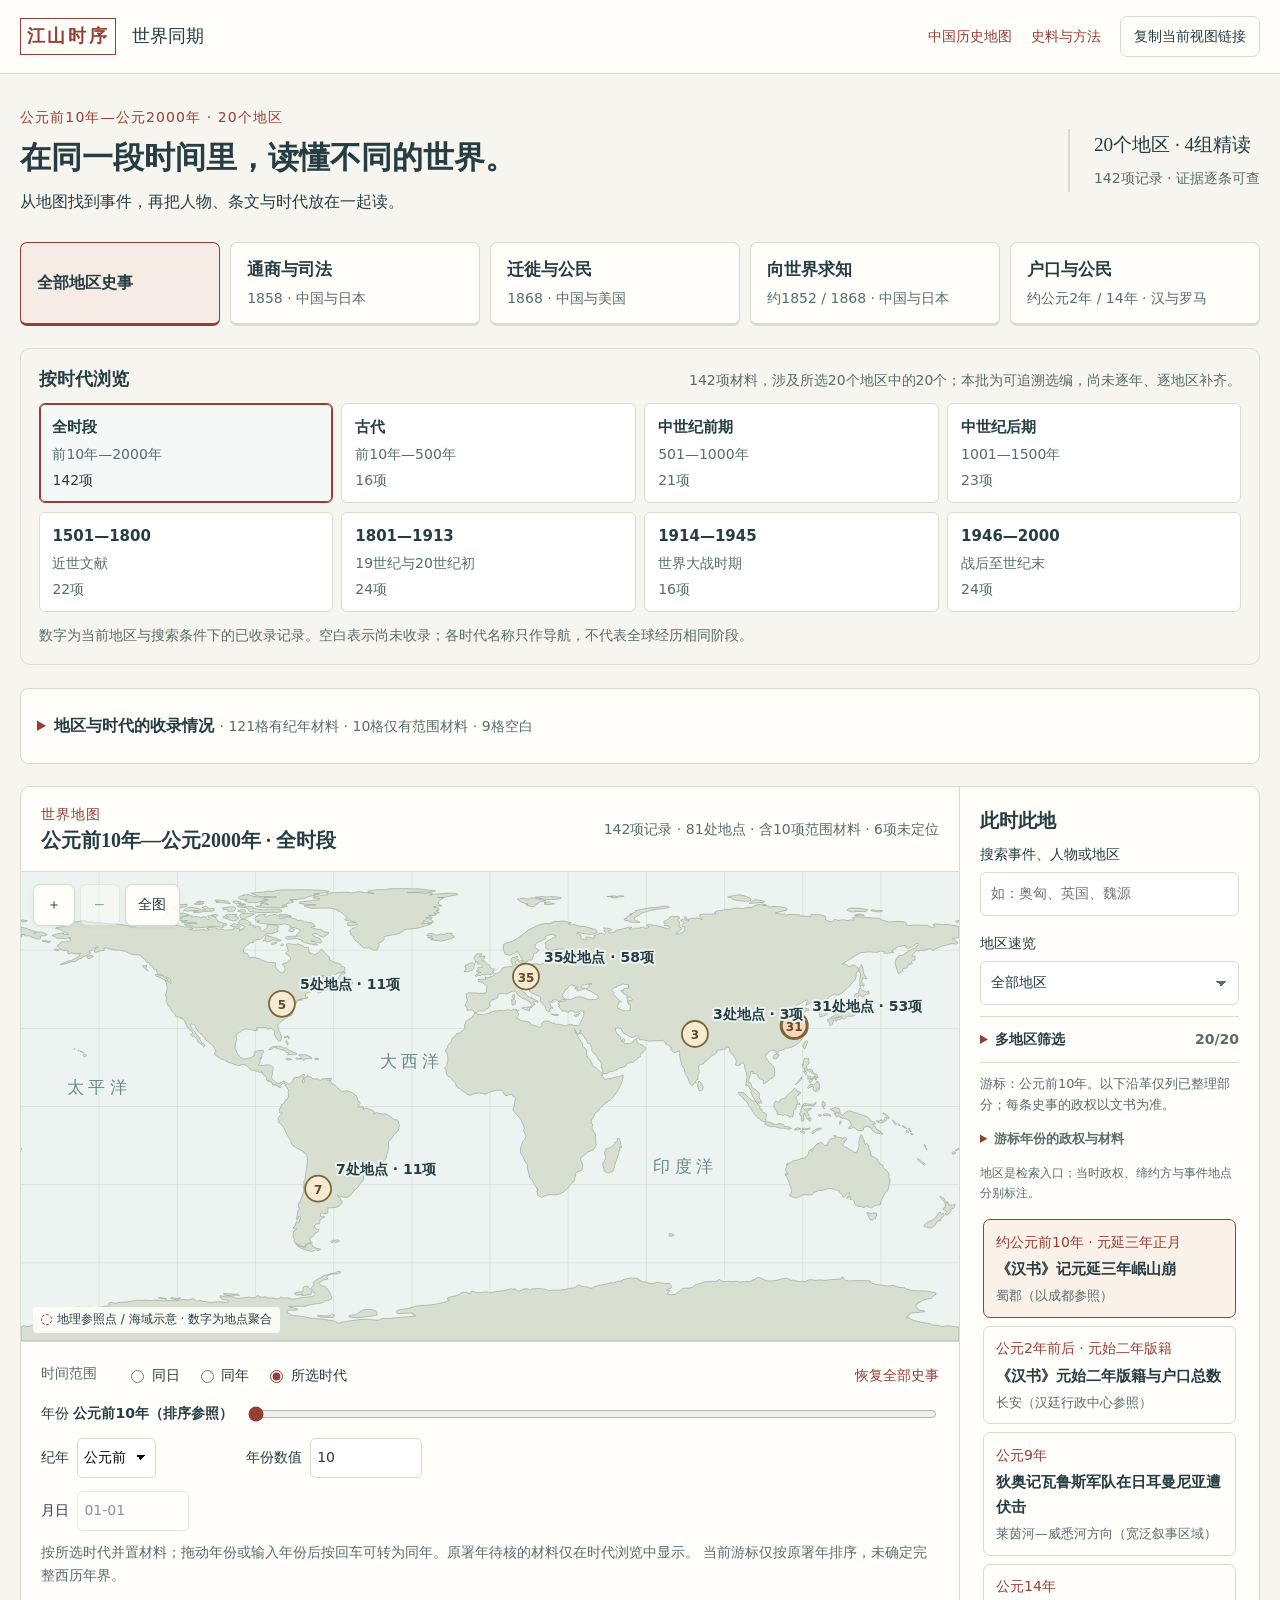
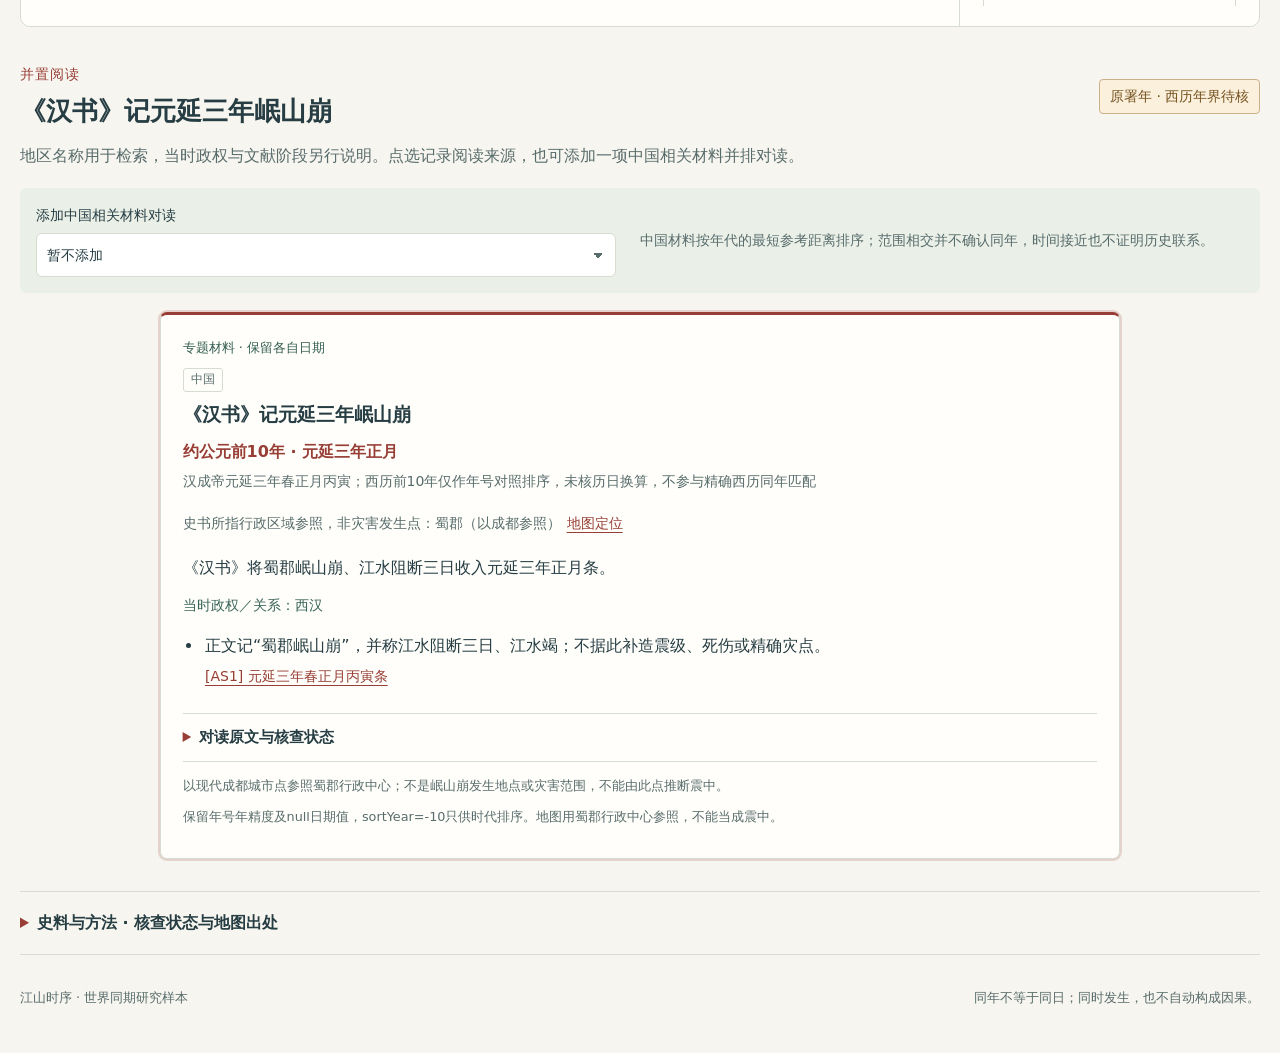
==== world.html @ fcb290ea "feat: fill regional history gaps and add China reading guides" ====
<!DOCTYPE html>
<html lang="zh-CN">
<head>
  <meta charset="utf-8" />
  <meta name="viewport" content="width=device-width, initial-scale=1" />
  <meta name="description" content="公元前10年至公元2000年，按时代阅读东亚、欧洲、南亚、东南亚与美洲多个地区的历史地图。按当时政权阅读事件、人物和可追溯文献，并与中国材料对读。" />
  <title>世界同期 · 江山时序</title>
  <link rel="icon" href="assets/favicon.svg" type="image/svg+xml" />
  <link rel="stylesheet" href="css/world_history.css?v=ea652b34" />
  <script defer src="js/world_history_core.js?v=7a46b6d8"></script>
  <script id="world-history-script" defer src="js/world_history.js?v=a39aaaae" data-records-src="data/world/history.json?v=a324c689"></script>
</head>
<body>
  <a class="skip-link" href="#comparison">跳到历史对照</a>
  <header class="site-header">
    <a class="brand" href="./"><span class="seal">江山时序</span><span>世界同期</span></a>
    <nav aria-label="地图导航"><a href="./">中国历史地图</a><a href="#sources">史料与方法</a><button id="share" type="button">复制当前视图链接</button></nav>
  </header>
  <main>
    <div class="introduction">
      <div><p id="period-label" class="eyebrow">公元前10年—公元2000年 · 多地区历史</p><h1>在同一段时间里，读懂不同的世界。</h1><p>从地图找到事件，再把人物、条文与时代放在一起读。</p></div>
      <p id="sample-note" class="sample-note">地区史事与原文对读</p>
    </div>
    <div id="load-status" role="status">正在载入历史记录与世界底图…</div>
    <div id="reader" hidden>
      <section class="case-selector" aria-label="选择对照专题"><div id="case-buttons" class="case-buttons"></div></section>
      <section id="era-controls" class="era-controls" aria-labelledby="era-title"><div class="era-heading"><h2 id="era-title">按时代浏览</h2><p id="coverage-note" class="muted"></p></div><div id="era-buttons" class="era-buttons"></div><p class="filter-note">数字为当前地区与搜索条件下的已收录记录。空白表示尚未收录；各时代名称只作导航，不代表全球经历相同阶段。</p></section>
      <details id="coverage-browser" class="coverage-browser"><summary>地区与时代的收录情况 <span id="coverage-summary"></span></summary><p class="muted">这是全资料的收录情况，不随搜索变化。点击一格浏览该地区与时代；范围材料只表示年代可能相交，空白不表示没有历史。</p><div class="coverage-scroll" role="region" aria-label="地区与时代收录表，可横向滚动" tabindex="0"><table id="coverage-table" class="coverage-table"></table></div></details>
      <section class="workspace" aria-label="历史地图与时间筛选">
        <div class="map-column">
          <div class="map-heading"><div><p class="eyebrow">世界地图</p><h2 id="time-heading"></h2></div><span id="visible-count" role="status" aria-live="polite"></span></div>
          <div class="map-wrap">
            <svg id="world-map" viewBox="0 0 1080 540" role="group" aria-label="世界历史事件地图，事件也可在下方列表中选择"><title>世界历史事件地图</title><g id="map-viewport"><g id="map-grid" aria-hidden="true"></g><g id="map-land" aria-hidden="true"></g><g id="map-labels" aria-hidden="true"></g><g id="map-markers"></g></g></svg>
            <div class="map-controls" role="group" aria-label="地图缩放"><button id="zoom-in" type="button" aria-label="放大地图">＋</button><button id="zoom-out" type="button" aria-label="缩小地图">−</button><button id="zoom-reset" type="button">全图</button></div>
            <div id="cluster-menu" class="map-cluster-menu" role="group" aria-label="聚合中的史事" hidden><div class="cluster-menu-heading"><strong>选择一条史事</strong><button id="cluster-close" type="button">关闭</button></div><div id="cluster-records"></div></div>
            <p class="map-legend"><span class="legend-ring" aria-hidden="true"></span>地理参照点 / 海域示意 · 数字为地点聚合</p>
          </div>
          <div class="time-controls">
            <div class="mode-row"><fieldset id="time-modes"><legend>时间范围</legend><label><input type="radio" name="mode" value="day" />同日</label><label><input type="radio" name="mode" value="year" />同年</label><label><input type="radio" name="mode" value="topic" />所选时代</label></fieldset><button id="case-reset" type="button">回到本组时间</button></div>
            <div class="date-row"><label for="year-range">年份 <output id="year-output" for="year-range"></output></label><input id="year-range" type="range" min="-10" max="1999" step="1" /><label class="era-label" for="calendar-era">纪年<select id="calendar-era"><option value="ce">公元</option><option value="bce">公元前</option></select></label><label class="year-label" for="year-input">年份数值<input id="year-input" type="number" min="1" max="2000" step="1" /></label><label class="date-label" for="exact-date">月日<input id="exact-date" type="text" inputmode="numeric" placeholder="MM-DD" maxlength="5" pattern="[0-9]{2}-[0-9]{2}" aria-describedby="time-note" /></label></div>
            <label id="range-option" class="range-option" hidden><input id="include-ranges" type="checkbox" />同时显示年代范围可能涉及此年的材料（不确认发生于此年）</label>
            <p id="time-note" class="muted"></p>
          </div>
        </div>
        <aside class="record-column" aria-labelledby="records-heading">
          <h2 id="records-heading">此时此地</h2>
          <label class="search-label" for="record-search">搜索事件、人物或地区<input id="record-search" type="search" maxlength="120" placeholder="如：奥匈、英国、魏源" /></label>
          <label class="search-label" for="region-jump">地区速览<select id="region-jump"></select></label>
          <details class="region-picker"><summary>多地区筛选 <span id="region-count"></span></summary><div class="region-actions"><button id="regions-all" type="button">全部</button><button id="regions-clear" type="button">清空</button></div><fieldset id="region-filters"><legend class="sr-only">历史涉及地区</legend></fieldset></details>
          <div id="region-context" class="region-context"></div>
          <p class="filter-note">地区是检索入口；当时政权、缔约方与事件地点分别标注。</p>
          <div id="record-list" class="record-list"></div>
        </aside>
      </section>
      <section id="comparison" class="comparison" aria-labelledby="comparison-title" tabindex="-1">
        <div class="comparison-heading"><div><p class="eyebrow">并置阅读</p><h2 id="comparison-title"></h2></div><span id="relation-label" class="badge"></span></div>
        <p id="comparison-intro" class="comparison-intro"></p>
        <div id="reading-tools" class="reading-tools" hidden><label for="china-comparison">添加中国相关材料对读<select id="china-comparison"></select></label><p id="reading-gap" class="muted"></p><div id="reading-suggestions" class="reading-suggestions"></div></div>
        <div id="comparison-cards" class="comparison-cards"></div>
        <div id="comparison-conclusion" class="conclusion"></div>
      </section>
      <section id="sources" class="sources" aria-labelledby="sources-title">
        <details id="source-ledger"><summary id="sources-title">史料与方法 · 核查状态与地图出处</summary><div id="method-note"></div><div id="source-list" class="source-list"></div><div id="geography-sources"></div></details>
      </section>
    </div>
    <noscript><p>此地图需要启用 JavaScript。史料与核查方法可阅读 <a href="docs/world-history.md">研究说明</a>。</p></noscript>
  </main>
  <footer><p>江山时序 · 世界同期研究样本</p><p>同年不等于同日；同时发生，也不自动构成因果。</p></footer>
  <p id="announcement" class="sr-only" role="status" aria-live="polite"></p>
</body>
</html>
---- css/world_history.css ----
:root {
  color-scheme:light;
  --paper:#f7f5ef;
  --card:#fffefa;
  --ink:#263d43;
  --muted:#586c6c;
  --red:#973e36;
  --line:#d6dcd1;
  --ocean:#edf3f0;
  --focus:#176a7a;
  font-family:system-ui,-apple-system,"Noto Sans SC","PingFang SC","Microsoft YaHei",sans-serif;
  color:var(--ink);
  background:var(--paper);
  font-size:16px;
  line-height:1.65;
}
* {
  box-sizing:border-box;
}
body {
  margin:0;
}
button,input {
  font:inherit;
  color:inherit;
}
button,a,input {
  -webkit-tap-highlight-color:transparent;
}
a {
  color:var(--red);
  text-underline-offset:4px;
}
button {
  cursor:pointer;
  border:1px solid var(--line);
  background:var(--card);
  border-radius:7px;
  padding:.5rem .8rem;
}
button:hover {
  border-color:var(--red);
}
button:disabled {
  cursor:default;
  opacity:.45;
}
button:focus-visible,a:focus-visible,input:focus-visible,summary:focus-visible,.map-marker:focus-visible {
  outline:3px solid var(--focus);
  outline-offset:4px;
}
input {
  accent-color:var(--red);
}
[hidden] {
  display:none!important;
}
h1,h2,h3,h4,p {
  margin-top:0;
}
h1,h2,h3 {
  font-family:"Noto Serif SC","Songti SC",STSong,Georgia,serif;
  line-height:1.45;
}
h1 {
  font-size:clamp(1.65rem,2.4vw,2.2rem);
  font-weight:600;
  margin-bottom:.5rem;
}
h2 {
  font-size:1.35rem;
  margin-bottom:.5rem;
}
h3 {
  font-size:1.2rem;
  margin-bottom:.6rem;
}
h4 {
  font-size:1rem;
  margin-bottom:.4rem;
}
p {
  margin-bottom:.8rem;
}
fieldset {
  border:0;
  padding:0;
  margin:0;
}
legend {
  font-size:.875rem;
  color:var(--muted);
  padding:0;
}
label {
  cursor:pointer;
}
summary {
  cursor:pointer;
  font-weight:600;
  min-height:44px;
  padding:.7rem 0;
}
summary::marker {
  color:var(--red);
}
.site-header {
  border-bottom:1px solid var(--line);
  padding:1rem max(1.25rem,calc((100vw - 1320px)/2));
  display:flex;
  align-items:center;
  justify-content:space-between;
  gap:1rem;
  background:var(--card);
}
.brand {
  display:flex;
  align-items:center;
  gap:1rem;
  text-decoration:none;
  color:var(--ink);
  white-space:nowrap;
  font-family:"Songti SC",STSong,serif;
  font-size:1.15rem;
}
.seal {
  display:block;
  border:1px solid var(--red);
  padding:.12rem .35rem;
  color:var(--red);
  font-weight:700;
  letter-spacing:.15em;
}
.site-header nav {
  display:flex;
  gap:1.2rem;
  align-items:center;
  flex-wrap:wrap;
  font-size:.875rem;
}
.site-header nav a {
  text-decoration:none;
}
.site-header nav button {
  font-size:.875rem;
}
.skip-link {
  position:absolute;
  left:1rem;
  top:-100px;
  background:white;
  padding:1rem;
  z-index:5;
}
.skip-link:focus {
  top:1rem;
}
main {
  max-width:1360px;
  margin:auto;
  padding:2rem 1.25rem;
}
.introduction {
  display:flex;
  justify-content:space-between;
  align-items:center;
  gap:2rem;
  margin-bottom:1.7rem;
}
.introduction p:last-child {
  margin-bottom:0;
}
.eyebrow {
  font-size:.875rem;
  color:var(--red);
  letter-spacing:.08em;
  margin-bottom:.45rem;
}
.sample-note {
  flex-shrink:0;
  font-family:"Songti SC",serif;
  font-size:1.2rem;
  border-left:2px solid var(--line);
  padding-left:1.5rem;
}
.sample-note span {
  font:400 .875rem/1.8 system-ui,sans-serif;
  color:var(--muted);
}
#load-status {
  border:1px solid var(--line);
  padding:1.5rem;
  background:var(--card);
}
.load-warning {
  margin-bottom:1rem;
}
.case-buttons {
  display:grid;
  grid-template-columns:.8fr repeat(4,minmax(0,1fr));
  gap:.65rem;
  margin-bottom:1.25rem;
}
.case-button {
  display:flex;
  flex-direction:column;
  align-items:flex-start;
  justify-content:center;
  text-align:left;
  padding:.8rem 1rem;
  border-bottom-width:3px;
  min-height:76px;
}
.case-button strong {
  font-size:1.05rem;
  font-weight:600;
}
.case-button span {
  font-size:.875rem;
  color:var(--muted);
  margin-top:.2rem;
}
.case-button[aria-pressed="true"] {
  border-color:var(--red);
  background:#f6ece5;
}
.overview-button {
  font-family:"Songti SC",serif;
  font-weight:600;
}
.workspace {
  display:grid;
  grid-template-columns:minmax(0,1fr) 300px;
  border:1px solid var(--line);
  border-radius:10px;
  overflow:hidden;
  background:var(--card);
}
.map-column {
  min-width:0;
}
.map-heading {
  padding:1rem 1.25rem;
  display:flex;
  align-items:center;
  justify-content:space-between;
  gap:1rem;
}
.map-heading .eyebrow {
  margin-bottom:0;
}
.map-heading h2 {
  margin:0;
  font-size:1.25rem;
}
#visible-count {
  font-size:.875rem;
  color:var(--muted);
  white-space:nowrap;
}
.map-wrap {
  position:relative;
  background:var(--ocean);
  border-block:1px solid var(--line);
  overflow:hidden;
}
#world-map {
  display:block;
  width:100%;
  height:auto;
  min-height:270px;
  max-height:500px;
  touch-action:pan-y;
}
#map-grid line {
  stroke:#cfddd6;
  stroke-width:.65;
  vector-effect:non-scaling-stroke;
}
#map-land path {
  fill:#d9dfd0;
  stroke:#91a697;
  stroke-width:.65;
  vector-effect:non-scaling-stroke;
}
#map-labels text {
  fill:#6b8a89;
  font-size:20px;
  letter-spacing:5px;
  text-anchor:middle;
}
.map-marker {
  cursor:pointer;
  color:var(--red);
}
.marker-hit {
  fill:transparent;
}
.marker-ring {
  fill:var(--card);
  stroke:currentColor;
  stroke-width:1.8;
}
.marker-dot {
  fill:currentColor;
}
.area-marker .marker-ring {
  stroke-dasharray:3 3;
  fill:#edf3f0;
}
.map-marker text {
  font:600 14px system-ui,sans-serif;
  fill:var(--ink);
  stroke:var(--ocean);
  stroke-width:4;
  paint-order:stroke;
  stroke-linejoin:round;
}
.map-marker.selected .marker-ring,.map-marker:focus-visible .marker-ring {
  fill:#f5d7bf;
  stroke-width:3;
}
.map-controls {
  position:absolute;
  top:12px;
  left:12px;
  display:flex;
  gap:5px;
}
.map-controls button {
  min-width:40px;
  min-height:40px;
  font-size:.875rem;
  background:#fffefaee;
  box-shadow:0 1px 4px #263d4310;
}
.map-legend {
  position:absolute;
  bottom:8px;
  left:12px;
  margin:0;
  background:#fffefae8;
  padding:.2rem .5rem;
  border-radius:4px;
  font-size:.75rem;
  pointer-events:none;
}
.legend-ring {
  display:inline-block;
  width:11px;
  height:11px;
  border:1px dashed var(--red);
  border-radius:50%;
  margin-right:5px;
  vertical-align:middle;
}
.time-controls {
  padding:1rem 1.25rem;
}
.mode-row {
  display:flex;
  align-items:center;
  justify-content:space-between;
  gap:1rem;
}
#time-modes {
  display:flex;
  flex-wrap:wrap;
  gap:.3rem 1rem;
}
#time-modes legend {
  float:left;
  margin-right:.8rem;
  padding-top:.2rem;
}
#time-modes label {
  font-size:.875rem;
  min-height:34px;
  display:flex;
  align-items:center;
  gap:.3rem;
}
#case-reset {
  font-size:.875rem;
  border:0;
  color:var(--red);
  padding:.3rem 0;
  white-space:nowrap;
}
.date-row {
  display:flex;
  align-items:center;
  gap:1rem;
  margin-top:.6rem;
}
.date-row>label:first-child {
  font-size:.875rem;
  white-space:nowrap;
}
#year-output {
  font-variant-numeric:tabular-nums;
  font-weight:600;
}
#year-range {
  flex:1;
  min-width:50px;
}
.date-label {
  font-size:.875rem;
  display:flex;
  align-items:center;
  gap:.5rem;
}
input[type="date"] {
  font-size:.875rem;
  padding:.35rem;
  min-width:0;
  max-width:155px;
  border:1px solid var(--line);
  border-radius:5px;
  background:white;
}
#time-note {
  font-size:.875rem;
  margin:.65rem 0 0;
}
.muted {
  color:var(--muted);
}
.record-column {
  border-left:1px solid var(--line);
  padding:1.25rem;
  min-width:0;
}
.record-column h2 {
  font-size:1.2rem;
}
.search-label {
  font-size:.875rem;
  display:block;
}
input[type="search"] {
  display:block;
  width:100%;
  border:1px solid var(--line);
  border-radius:6px;
  background:white;
  font-size:.875rem;
  padding:.6rem;
  margin:.35rem 0 1rem;
  min-height:44px;
}
#region-filters {
  display:flex;
  gap:.8rem;
  font-size:.875rem;
}
#region-filters label {
  display:flex;
  align-items:center;
  min-height:36px;
  gap:.15rem;
}
.filter-note {
  font-size:.75rem;
  color:var(--muted);
  margin:.3rem 0 .8rem;
}
.record-list {
  display:flex;
  flex-direction:column;
  gap:.5rem;
  max-height:390px;
  overflow:auto;
  padding:3px;
}
.record-button {
  text-align:left;
  display:flex;
  flex-direction:column;
  gap:.2rem;
  padding:.65rem .75rem;
  flex-shrink:0;
}
.record-button strong {
  font-size:.95rem;
  font-weight:600;
}
.record-date {
  color:var(--red);
  font-size:.875rem;
  font-variant-numeric:tabular-nums;
}
.record-button .muted {
  font-size:.8rem;
}
.record-button[aria-pressed="true"] {
  border-color:var(--red);
  background:#faf1e9;
}
.empty-state {
  border-left:2px solid var(--line);
  padding:.7rem;
}
.empty-state strong {
  font-size:1rem;
}
.empty-state p {
  font-size:.875rem;
  margin:.5rem 0;
}
.text-button {
  border:0;
  padding:.2rem .1rem;
  background:transparent;
  color:var(--red);
  font-size:.875rem;
  text-decoration:underline;
  text-underline-offset:4px;
  min-height:36px;
}
.comparison {
  margin-top:2.2rem;
  scroll-margin-top:1rem;
  outline:none;
}
.comparison-heading {
  display:flex;
  align-items:center;
  justify-content:space-between;
  gap:1rem;
}
.comparison-heading h2 {
  margin-bottom:0;
  font-size:clamp(1.2rem,2vw,1.6rem);
}
.badge {
  font-size:.875rem;
  border:1px solid #cbb08a;
  background:#fbf0dc;
  color:#755220;
  border-radius:4px;
  padding:.3rem .6rem;
  white-space:nowrap;
}
.comparison-intro {
  max-width:950px;
  margin:.8rem 0 1.2rem;
  color:var(--muted);
}
.comparison-cards {
  display:grid;
  grid-template-columns:repeat(2,minmax(0,1fr));
  gap:1rem;
  align-items:start;
}
.comparison-card {
  border:1px solid var(--line);
  border-top:3px solid var(--red);
  border-radius:7px;
  background:var(--card);
  padding:1.35rem;
  min-width:0;
}
.comparison-card.selected {
  box-shadow:0 0 0 2px #973e3630;
}
.comparison-card h3 {
  margin-top:.6rem;
}
.context-label {
  font-size:.8rem;
  color:#365f53;
  margin-bottom:.65rem;
}
.context-label.off-time {
  color:#755220;
}
.tags {
  display:flex;
  flex-wrap:wrap;
  gap:.35rem;
}
.tag {
  font-size:.75rem;
  border:1px solid var(--line);
  padding:.05rem .45rem;
  border-radius:3px;
  color:var(--muted);
}
.event-date {
  font-weight:600;
  margin:.3rem 0;
  color:var(--red);
  font-size:1rem;
}
.original-date,.location-line {
  font-size:.875rem;
  color:var(--muted);
}
.claim-list {
  padding-left:1.25rem;
  margin:1rem 0 1.5rem;
}
.claim-list li {
  padding-left:.15rem;
  margin-bottom:.9rem;
}
.claim-list p {
  margin-bottom:.2rem;
}
.source-link {
  display:inline-block;
  font-size:.875rem;
  margin-right:.8rem;
  overflow-wrap:anywhere;
}
.people-list {
  font-size:.875rem;
  margin:.7rem 0 1.2rem;
}
.people-list dt {
  font-weight:600;
}
.people-list dd {
  margin:0 0 .7rem;
  color:var(--muted);
}
.evidence-detail {
  border-block:1px solid var(--line);
  margin-bottom:.8rem;
}
.evidence-detail summary {
  font-size:.95rem;
}
.evidence-detail blockquote {
  font-family:Georgia,"Songti SC",serif;
  font-size:1.1rem;
  background:#f2f1e8;
  padding:.8rem 1rem;
  border-left:2px solid var(--red);
  margin:.4rem 0 .8rem;
  overflow-wrap:anywhere;
}
.evidence-detail p {
  font-size:.875rem;
}
.source-kind {
  font-size:.875rem;
  color:var(--red);
  margin-top:.6rem;
}
.review-state {
  font-size:.8rem;
  color:#755220;
}
.location-note,.card-limit {
  font-size:.8rem;
  color:var(--muted);
  margin-bottom:.6rem;
}
.conclusion {
  border-left:3px solid #487268;
  background:#eaf0e8;
  padding:1.2rem 1.5rem;
  margin-top:1.2rem;
}
.conclusion p:last-child {
  margin:0;
}
.conclusion h4 {
  margin-top:1rem;
}
.overview-cards {
  grid-template-columns:repeat(3,minmax(0,1fr));
}
.sources {
  margin-top:2rem;
  scroll-margin-top:1rem;
  border-block:1px solid var(--line);
  padding:.4rem 0;
}
#source-ledger>summary {
  font-size:1rem;
}
.source-list {
  display:grid;
  grid-template-columns:repeat(2,minmax(0,1fr));
  gap:1rem;
  margin:1.2rem 0;
}
.source-card {
  border:1px solid var(--line);
  border-radius:6px;
  padding:1rem;
  background:var(--card);
  font-size:.875rem;
}
.source-card h3 {
  font-size:1rem;
}
.source-card p {
  margin-bottom:.45rem;
}
#geography-sources {
  padding:1rem 0;
}
.coordinate-list {
  padding-left:1.2rem;
  font-size:.875rem;
}
.coordinate-list li {
  margin:.7rem 0;
}
footer {
  max-width:1360px;
  padding:0 1.25rem 2rem;
  margin:auto;
  display:flex;
  justify-content:space-between;
  gap:1rem;
  color:var(--muted);
  font-size:.8rem;
}
.sr-only {
  position:absolute;
  width:1px;
  height:1px;
  padding:0;
  margin:-1px;
  overflow:hidden;
  clip:rect(0,0,0,0);
  white-space:nowrap;
  border:0;
}
@media(max-width:1000px) {
  .workspace {
    grid-template-columns:minmax(0,1fr) 260px;
  }
  .map-heading {
    align-items:flex-start;
    flex-direction:column;
    gap:.3rem;
  }
  .mode-row {
    align-items:flex-start;
    flex-direction:column;
    gap:0;
  }
  .date-row {
    flex-wrap:wrap;
  }
  .date-label {
    width:100%;
  }
  .introduction {
    gap:1rem;
  }
  .sample-note {
    display:none;
  }
  .site-header {
    align-items:flex-start;
  }
  .site-header nav {
    justify-content:flex-end;
    gap:.5rem 1rem;
  }
}
@media(max-width:720px) {
  main {
    padding:1.25rem .9rem;
  }
  .site-header {
    padding:.8rem .9rem;
    flex-direction:column;
    gap:.7rem;
  }
  .site-header nav {
    justify-content:flex-start;
    font-size:.8rem;
    gap:.7rem 1rem;
  }
  .site-header nav button {
    font-size:.8rem;
    padding:.3rem .6rem;
  }
  .introduction {
    margin-bottom:1.2rem;
  }
  .eyebrow {
    font-size:.8rem;
  }
  h1 {
    font-size:1.65rem;
  }
  .introduction>div>p:last-child {
    font-size:.95rem;
  }
  .case-buttons {
    grid-template-columns:repeat(2,minmax(0,1fr));
    gap:.5rem;
  }
  .case-button {
    padding:.65rem .75rem;
    min-height:74px;
  }
  .case-button span {
    font-size:.8rem;
  }
  .workspace {
    grid-template-columns:minmax(0,1fr);
  }
  .record-column {
    border-left:0;
    border-top:1px solid var(--line);
    padding:1rem;
  }
  .record-list {
    max-height:340px;
    display:grid;
    grid-template-columns:repeat(2,minmax(0,1fr));
    align-items:start;
  }
  .record-list .empty-state {
    grid-column:1/-1;
  }
  .map-heading {
    padding:1rem;
    flex-direction:row;
    align-items:center;
    gap:.5rem;
  }
  .map-heading h2 {
    font-size:1rem;
  }
  #visible-count {
    font-size:.75rem;
  }
  .time-controls {
    padding:1rem;
  }
  .date-row {
    gap:.5rem;
  }
  .date-label {
    width:auto;
  }
  #exact-date {
    max-width:145px;
  }
  .mode-row {
    gap:.2rem;
  }
  #world-map {
    min-height:260px;
    max-height:none;
  }
  .map-legend {
    font-size:.7rem;
    left:7px;
    bottom:5px;
  }
  .map-marker text {
    display:none;
  }
  #map-labels text {
    display:none;
  }
  .comparison-heading {
    align-items:flex-start;
    flex-direction:column;
    gap:.6rem;
  }
  .badge {
    font-size:.8rem;
    white-space:normal;
  }
  .comparison-cards,.overview-cards,.source-list {
    grid-template-columns:minmax(0,1fr);
  }
  .comparison-card {
    padding:1rem;
  }
  .comparison-intro {
    font-size:.95rem;
  }
  .conclusion {
    padding:1rem;
  }
  .source-card {
    padding:.8rem;
  }
  footer {
    padding-inline:.9rem;
    flex-direction:column;
    gap:0;
  }
  footer p {
    margin-bottom:.3rem;
  }
}
@media(prefers-reduced-motion:reduce) {
  html {
    scroll-behavior:auto;
  }
}
@media print {
  .site-header nav,.case-selector,.time-controls,.record-column,.map-controls,#share {
    display:none;
  }
  .workspace {
    display:block;
  }
  .comparison-cards {
    display:block;
  }
  .comparison-card {
    break-inside:avoid;
    margin-bottom:1rem;
  }
  .evidence-detail>*,#source-ledger>* {
    display:block;
  }
  body {
    background:white;
  }
  main {
    max-width:none;
    padding:0;
  }
  .map-wrap {
    break-inside:avoid;
  }
  a {
    color:inherit;
  }
  .source-list {
    display:block;
  }
}

/* Regional research browser: modern search entries and period-specific names. */
.search-label select,
.reading-tools select {
  appearance: none;
  width: 100%;
  min-width: 0;
  min-height: 44px;
  margin: .35rem 0 .7rem;
  padding: .55rem 2rem .55rem .65rem;
  border: 1px solid var(--line);
  border-radius: 6px;
  color: var(--ink);
  font: inherit;
  font-size: .875rem;
  background-color: white;
  background-image: linear-gradient(45deg,transparent 50%,var(--muted) 50%),linear-gradient(135deg,var(--muted) 50%,transparent 50%);
  background-position: calc(100% - 17px) 52%,calc(100% - 12px) 52%;
  background-size: 5px 5px;
  background-repeat: no-repeat;
}
select:focus-visible {
  outline: 3px solid var(--focus);
  outline-offset: 3px;
}
.region-picker {
  border-block: 1px solid var(--line);
  margin-bottom: .6rem;
}
.region-picker summary {
  font-size: .875rem;
}
#region-count {
  float: right;
  color: var(--muted);
  font-variant-numeric: tabular-nums;
}
.region-actions {
  display: flex;
  gap: .5rem;
  margin-bottom: .6rem;
}
.region-actions button {
  padding: .25rem .8rem;
  font-size: .875rem;
  min-height: 36px;
}
#region-filters {
  display: grid;
  grid-template-columns: repeat(2,minmax(0,1fr));
  max-height: 220px;
  overflow: auto;
  gap: .15rem .4rem;
  margin-bottom: .7rem;
}
#region-filters label {
  gap: .15rem;
  font-size: .875rem;
}
.region-total {
  margin-left: auto;
  color: var(--muted);
  font-size: .75rem;
}
.region-context {
  font-size: .8rem;
  color: var(--muted);
}
.region-context h3 {
  font: 600 .875rem/1.5 system-ui,sans-serif;
  margin: .6rem 0 .2rem;
  color: var(--ink);
}
.region-context p {
  margin-bottom: .5rem;
}
.region-context details {
  max-height: 250px;
  overflow: auto;
}
.region-context summary {
  font-size: .8rem;
  padding: .3rem 0;
  min-height: 36px;
}
.historical-name {
  color: #396459;
  font-size: .875rem;
}
.reading-tools {
  display: flex;
  gap: 1.5rem;
  align-items: center;
  margin: .8rem 0 1.2rem;
  padding: 1rem;
  background: #eaf0e8;
  border-radius: 6px;
}
.reading-tools label {
  min-width: 0;
  width: 48%;
  flex-shrink: 0;
  font-size: .875rem;
}
.reading-tools select {
  margin-bottom: 0;
}
.reading-tools p {
  font-size: .875rem;
  margin: 0;
}
.comparison-cards.single-card {
  grid-template-columns: minmax(0,960px);
  justify-content: center;
}
.aggregate-marker .marker-ring {
  fill: #f5ead4;
  stroke: #7f6335;
}
.map-cluster-menu {
  position: absolute;
  z-index: 2;
  top: 62px;
  right: 12px;
  width: min(340px,calc(100% - 24px));
  max-height: calc(100% - 95px);
  overflow: auto;
  padding: .7rem;
  border: 1px solid var(--line);
  border-radius: 7px;
  background: var(--card);
  box-shadow: 0 3px 18px #263d4326;
}
.cluster-menu-heading {
  display: flex;
  justify-content: space-between;
  gap: .5rem;
  align-items: center;
  font-size: .875rem;
  margin-bottom: .5rem;
}
.cluster-menu-heading button {
  font-size: .875rem;
  min-height: 36px;
}
.cluster-record-choice {
  display: block;
  text-align: left;
  width: 100%;
  font-size: .875rem;
  min-height: 44px;
  margin-bottom: .4rem;
}
.map-marker text.cluster-number {
  display: block;
  font-size: 12px;
  fill: #614a24;
  stroke: none;
}
@media(max-width:720px) {
  .reading-tools {
    display: block;
  }
  .reading-tools label {
    display: block;
    width: 100%;
  }
  .reading-tools p {
    margin-top: .7rem;
  }
  #region-filters {
    grid-template-columns: repeat(3,minmax(0,1fr));
  }
}

/* Epoch navigation and historical BCE/CE controls. */
.era-controls { margin: 1.4rem 0; padding: 1.1rem; border: 1px solid var(--line); border-radius: 10px; background: var(--paper); }
.era-heading { display:flex; gap:1rem; align-items:baseline; justify-content:space-between; }
.era-heading h2 { font-size:1.1rem; white-space:nowrap; }
.era-heading p { font-size:.875rem; margin:0 0 .7rem; }
.era-buttons { display:grid; grid-template-columns:repeat(4,minmax(0,1fr)); gap:.55rem; }
.era-button { display:flex; align-items:flex-start; flex-direction:column; gap:.2rem; padding:.65rem .8rem; text-align:left; border:1px solid var(--line); border-radius:6px; background:white; min-width:0; }
.era-button strong { font-size:.9375rem; }
.era-button span { font-size:.875rem; color:var(--muted); }
.era-button[aria-pressed="true"] { border-color:var(--red); box-shadow:inset 0 0 0 1px var(--red); background:#f4f8f6; }
.era-button[aria-pressed="true"] .era-total { color:var(--ink); }
.era-controls .filter-note { margin:.7rem 0 0; font-size:.875rem; }
.date-row { display:grid; grid-template-columns:auto minmax(80px,1fr); gap:.8rem; }
.date-row .era-label,.date-row .year-label,.date-row .date-label { display:flex; align-items:center; gap:.5rem; font-size:.875rem; grid-column:auto; }
.date-row .date-label { grid-column:1 / -1; }
#calendar-era,#year-input,#exact-date { font:inherit; border:1px solid var(--line); border-radius:5px; padding:.4rem; background:white; min-height:40px; max-width:100%; }
#calendar-era { appearance:none; padding-right:1.8rem; background-image:linear-gradient(45deg,transparent 50%,currentColor 50%),linear-gradient(135deg,currentColor 50%,transparent 50%); background-position:calc(100% - 14px) 50%,calc(100% - 9px) 50%; background-size:5px 5px; background-repeat:no-repeat; }
#year-input { width:7rem; min-width:0; }
#exact-date { width:7rem; }
#exact-date:disabled { opacity:.55; }
@media(max-width:720px) {
  .era-controls { padding:.8rem; }
  .era-heading { display:block; }
  .era-buttons { grid-template-columns:repeat(2,minmax(0,1fr)); }
  .date-row { grid-template-columns:minmax(0,1fr) minmax(0,1fr); }
  .date-row>label:first-child { grid-column:1 / -1; }
  #year-range { grid-column:1 / -1; width:100%; }
  .date-row .era-label,.date-row .year-label { flex-direction:column; align-items:flex-start; gap:.3rem; }
}
@media print { .era-controls { display:none; } }

@media(max-width:720px) { .overview-button { grid-column:1 / -1; } }

.coverage-browser { margin:1rem 0 1.4rem; border:1px solid var(--line); border-radius:8px; padding:.8rem 1rem; background:var(--card); }
.coverage-browser>summary { cursor:pointer; font-weight:600; }
#coverage-summary { font-weight:400; font-size:.875rem; color:var(--muted); }
.coverage-browser>p { font-size:.875rem; margin:.7rem 0; }
.coverage-scroll { max-width:100%; overflow-x:auto; scroll-padding-inline-start:7rem; border-radius:5px; }
.coverage-table { border-collapse:separate; border-spacing:0; width:100%; min-width:840px; font-size:.875rem; }
.coverage-table caption { text-align:left; padding:.4rem; color:var(--muted); }
.coverage-table th,.coverage-table td { border-bottom:1px solid var(--line); padding:.35rem; text-align:center; }
.coverage-table th:first-child { position:sticky; left:0; z-index:1; background:var(--card); min-width:6rem; text-align:left; }
.coverage-table th span,.coverage-table th small { display:block; }
.coverage-table th small { font-weight:400; color:var(--muted); }
.coverage-cell { width:100%; min-height:44px; display:flex; flex-direction:column; align-items:center; justify-content:center; padding:.3rem; border:1px solid var(--line); background:#edf3f0; border-radius:5px; }
.coverage-empty { background:white; color:var(--muted); }
.coverage-range-only { background:#fbf2e3; }
.range-total { color:#815d27; }
.coverage-cell[aria-pressed="true"] { border-color:var(--red); box-shadow:inset 0 0 0 1px var(--red); }
.range-option { display:flex; align-items:flex-start; gap:.45rem; margin-top:.8rem; font-size:.875rem; }
.range-option input { margin-top:.35rem; flex-shrink:0; }
.reading-suggestions { display:flex; flex-wrap:wrap; gap:.5rem; margin-top:.6rem; }
.reading-suggestions button { min-height:44px; text-align:left; padding:.5rem .7rem; font-size:.875rem; }
@media(max-width:720px) { .coverage-browser { padding:.7rem; } #coverage-summary { display:block; margin-top:.3rem; } }
@media print { .coverage-browser,.range-option { display:none; } }
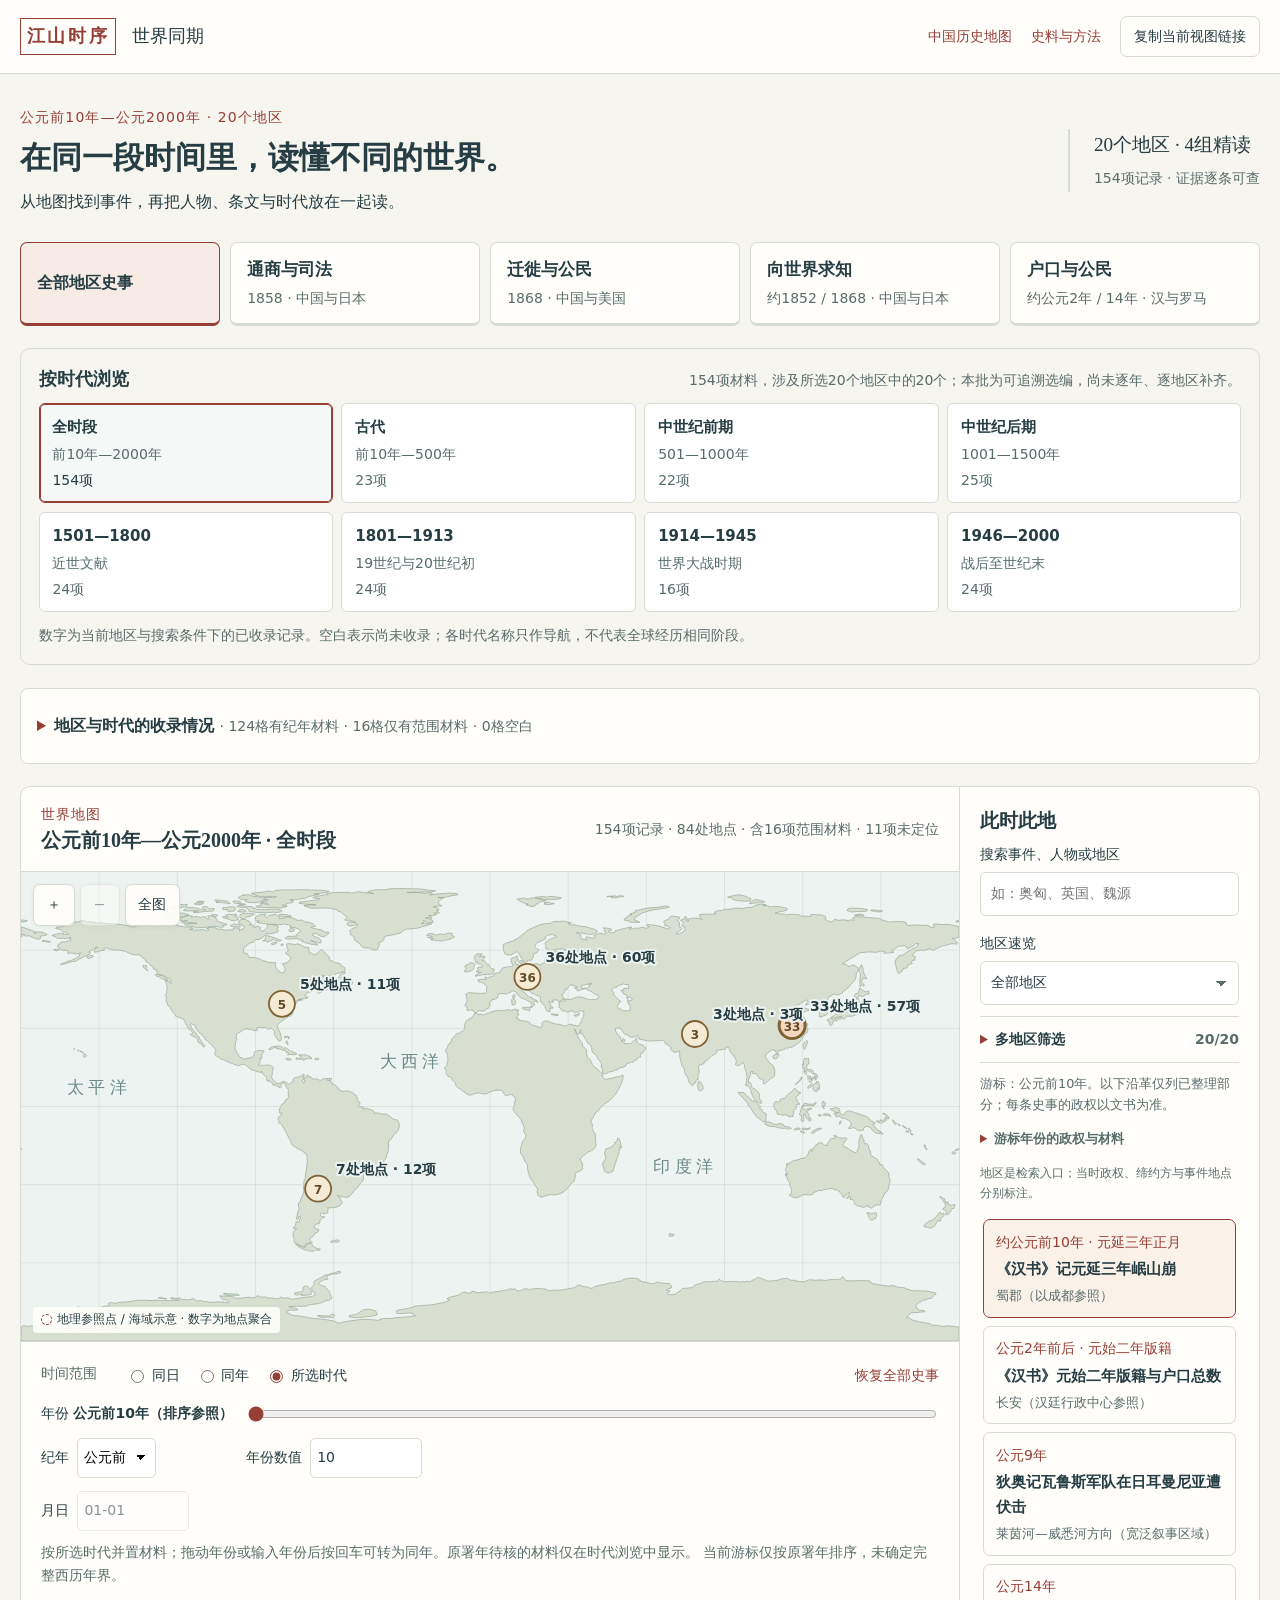
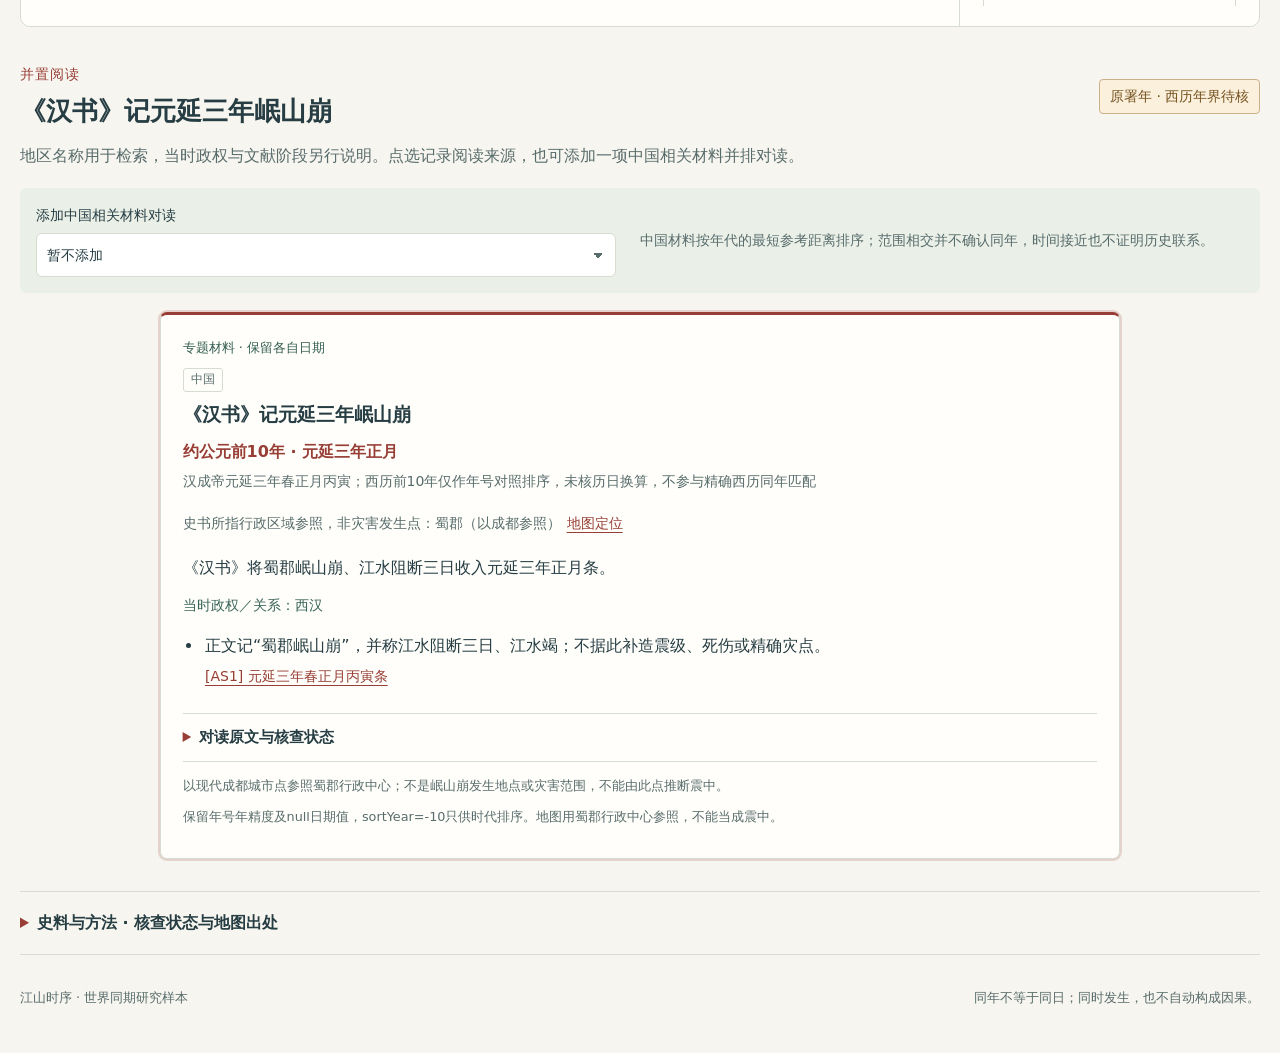
==== commit 75524c77: "feat: add evidence samples for the remaining regional eras" ====
--- a/world.html
+++ b/world.html
@@ -8,7 +8,7 @@
   <link rel="icon" href="assets/favicon.svg" type="image/svg+xml" />
   <link rel="stylesheet" href="css/world_history.css?v=ea652b34" />
   <script defer src="js/world_history_core.js?v=7a46b6d8"></script>
-  <script id="world-history-script" defer src="js/world_history.js?v=a39aaaae" data-records-src="data/world/history.json?v=a324c689"></script>
+  <script id="world-history-script" defer src="js/world_history.js?v=a39aaaae" data-records-src="data/world/history.json?v=db7ce74f"></script>
 </head>
 <body>
   <a class="skip-link" href="#comparison">跳到历史对照</a>
@@ -25,7 +25,7 @@
     <div id="reader" hidden>
       <section class="case-selector" aria-label="选择对照专题"><div id="case-buttons" class="case-buttons"></div></section>
       <section id="era-controls" class="era-controls" aria-labelledby="era-title"><div class="era-heading"><h2 id="era-title">按时代浏览</h2><p id="coverage-note" class="muted"></p></div><div id="era-buttons" class="era-buttons"></div><p class="filter-note">数字为当前地区与搜索条件下的已收录记录。空白表示尚未收录；各时代名称只作导航，不代表全球经历相同阶段。</p></section>
-      <details id="coverage-browser" class="coverage-browser"><summary>地区与时代的收录情况 <span id="coverage-summary"></span></summary><p class="muted">这是全资料的收录情况，不随搜索变化。点击一格浏览该地区与时代；范围材料只表示年代可能相交，空白不表示没有历史。</p><div class="coverage-scroll" role="region" aria-label="地区与时代收录表，可横向滚动" tabindex="0"><table id="coverage-table" class="coverage-table"></table></div></details>
+      <details id="coverage-browser" class="coverage-browser"><summary>地区与时代的收录情况 <span id="coverage-summary"></span></summary><p class="muted">这是全资料的收录情况，不随搜索变化。点击一格浏览该地区与时代；有记录仅表示已有样本，不代表逐年完整。范围材料只表示年代可能相交，空白不表示没有历史。</p><div class="coverage-scroll" role="region" aria-label="地区与时代收录表，可横向滚动" tabindex="0"><table id="coverage-table" class="coverage-table"></table></div></details>
       <section class="workspace" aria-label="历史地图与时间筛选">
         <div class="map-column">
           <div class="map-heading"><div><p class="eyebrow">世界地图</p><h2 id="time-heading"></h2></div><span id="visible-count" role="status" aria-live="polite"></span></div>
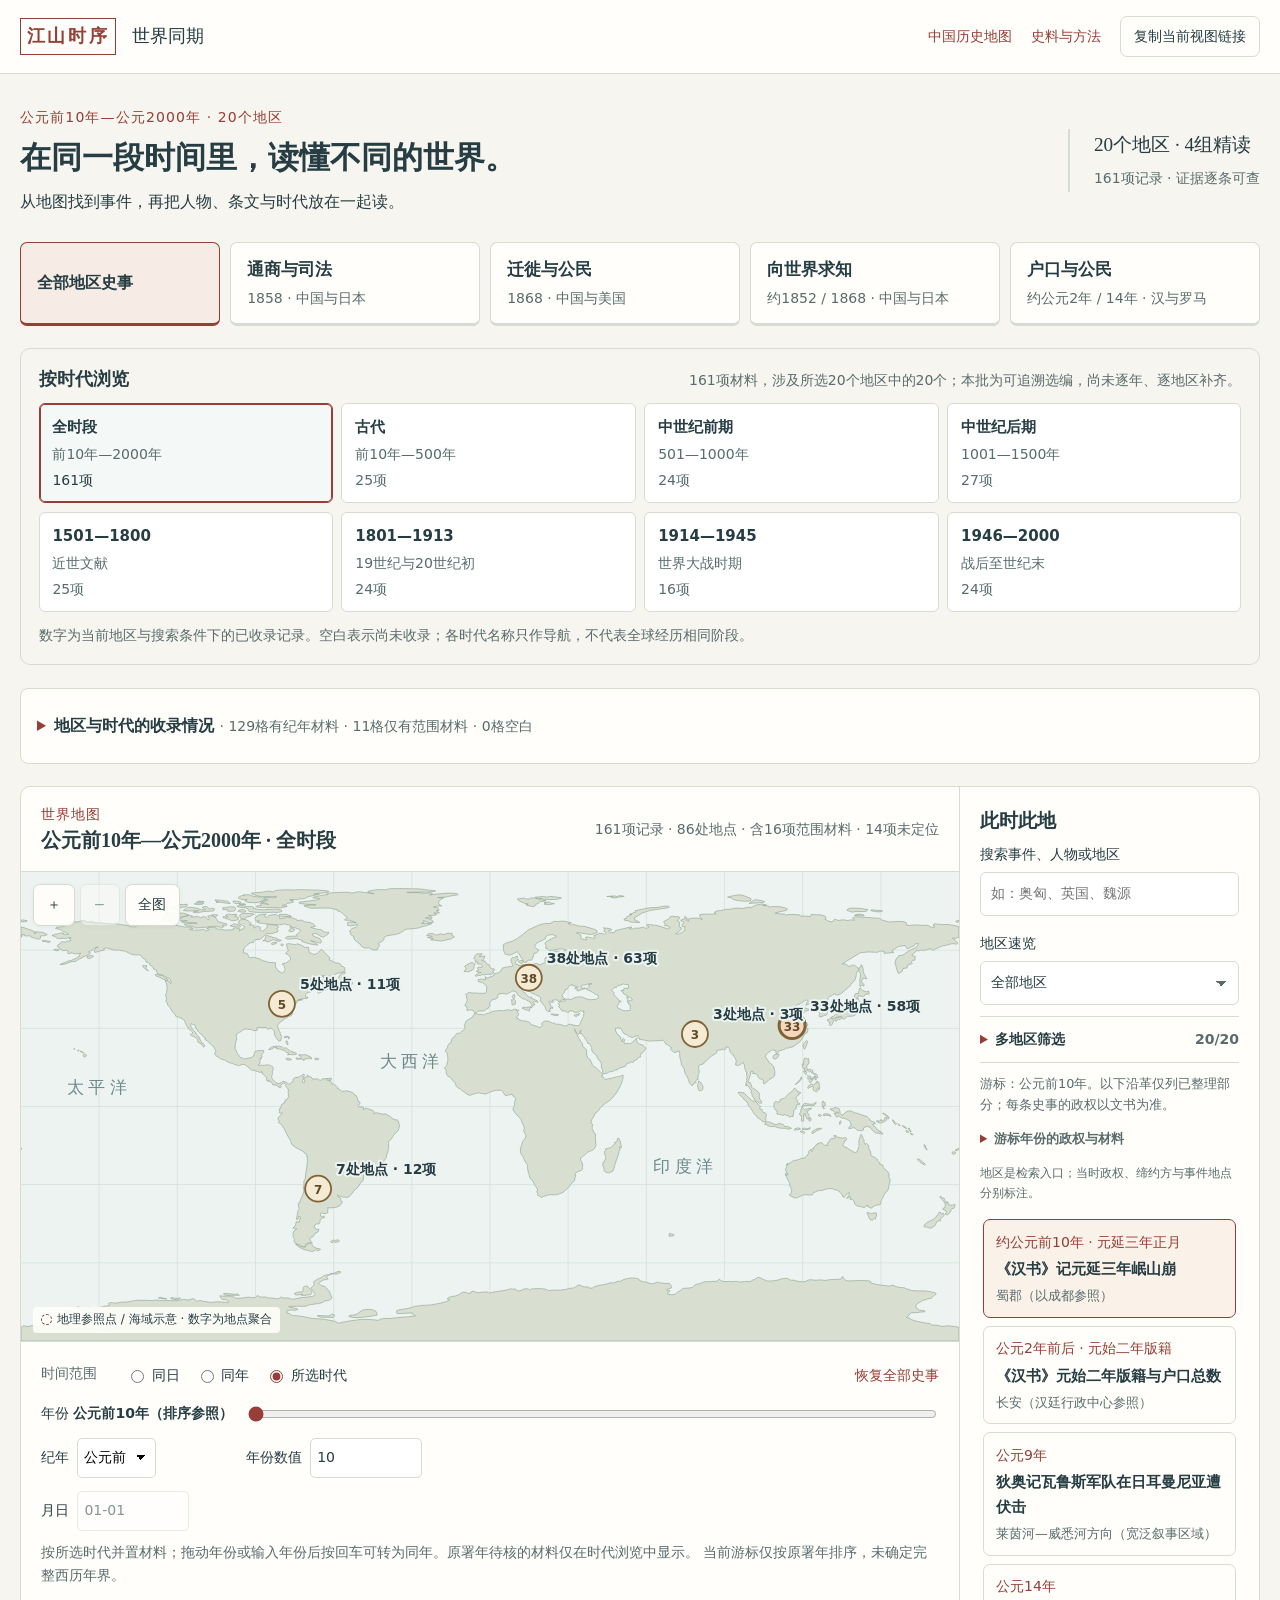
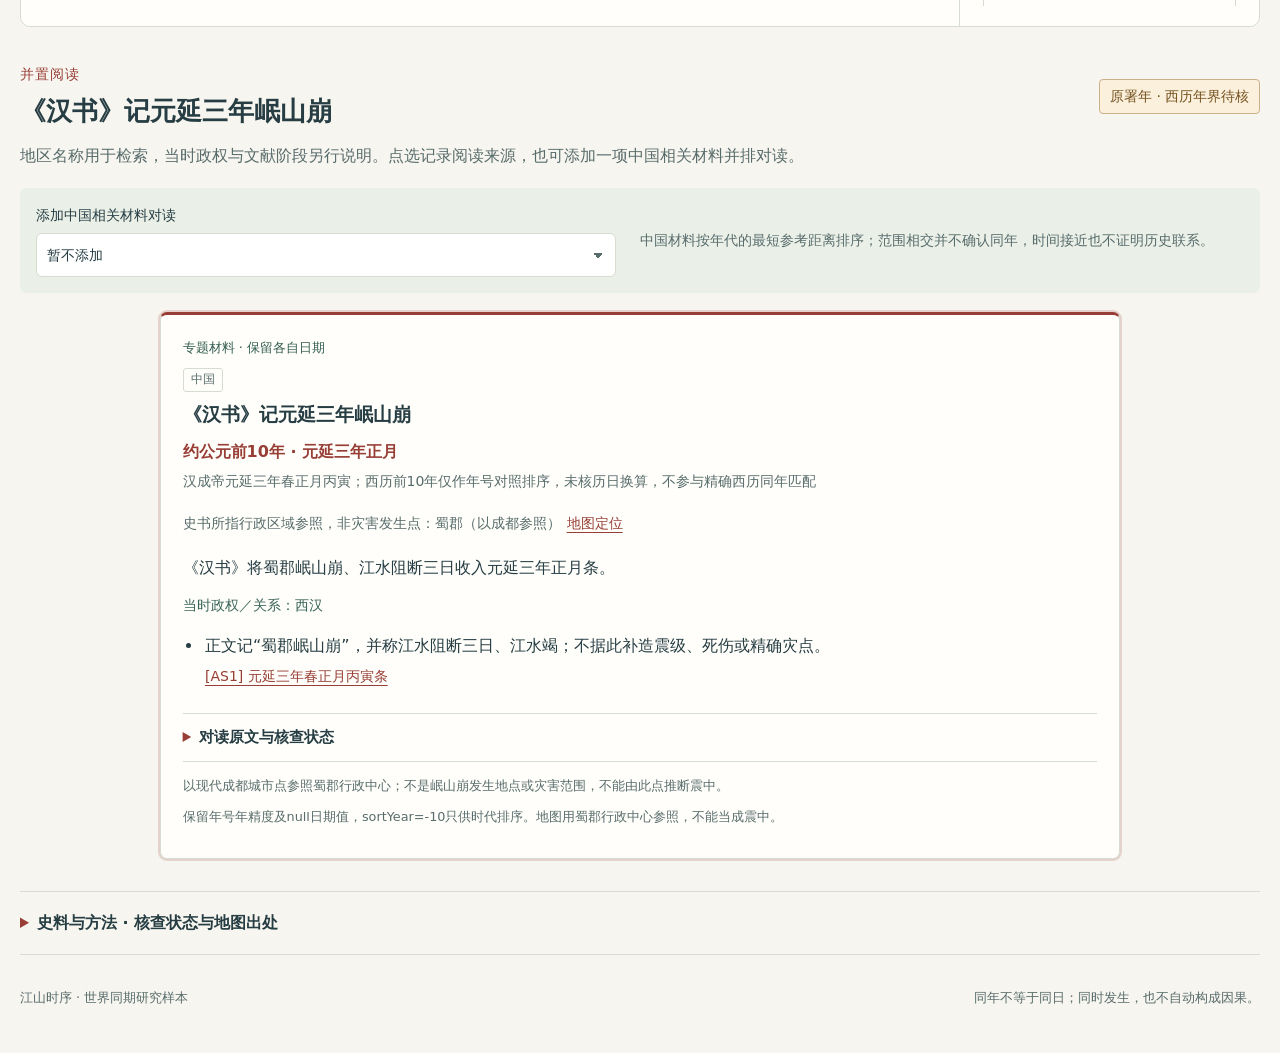
==== commit 67a27fce: "feat: add dated witnesses and Chinese comparisons for five regional eras" ====
--- a/world.html
+++ b/world.html
@@ -8,7 +8,7 @@
   <link rel="icon" href="assets/favicon.svg" type="image/svg+xml" />
   <link rel="stylesheet" href="css/world_history.css?v=ea652b34" />
   <script defer src="js/world_history_core.js?v=7a46b6d8"></script>
-  <script id="world-history-script" defer src="js/world_history.js?v=a39aaaae" data-records-src="data/world/history.json?v=db7ce74f"></script>
+  <script id="world-history-script" defer src="js/world_history.js?v=a39aaaae" data-records-src="data/world/history.json?v=dd2ac49a"></script>
 </head>
 <body>
   <a class="skip-link" href="#comparison">跳到历史对照</a>
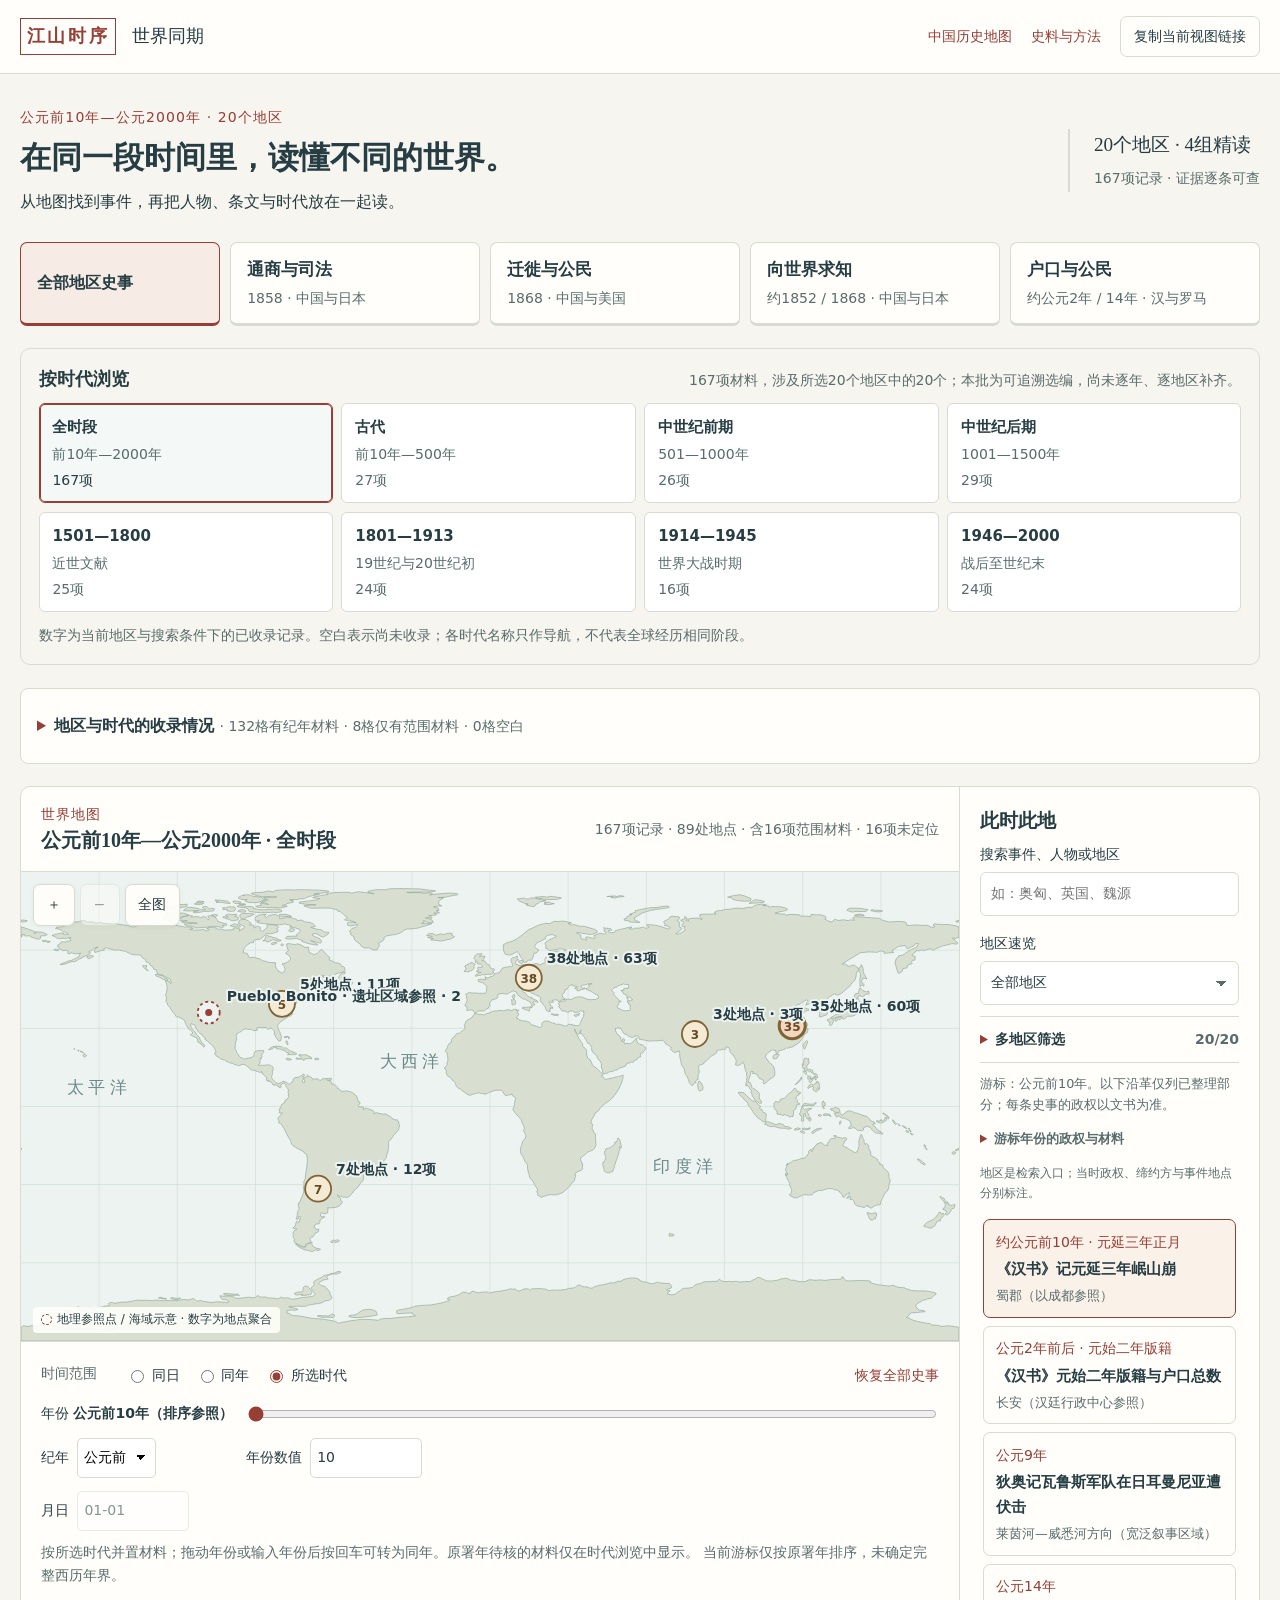
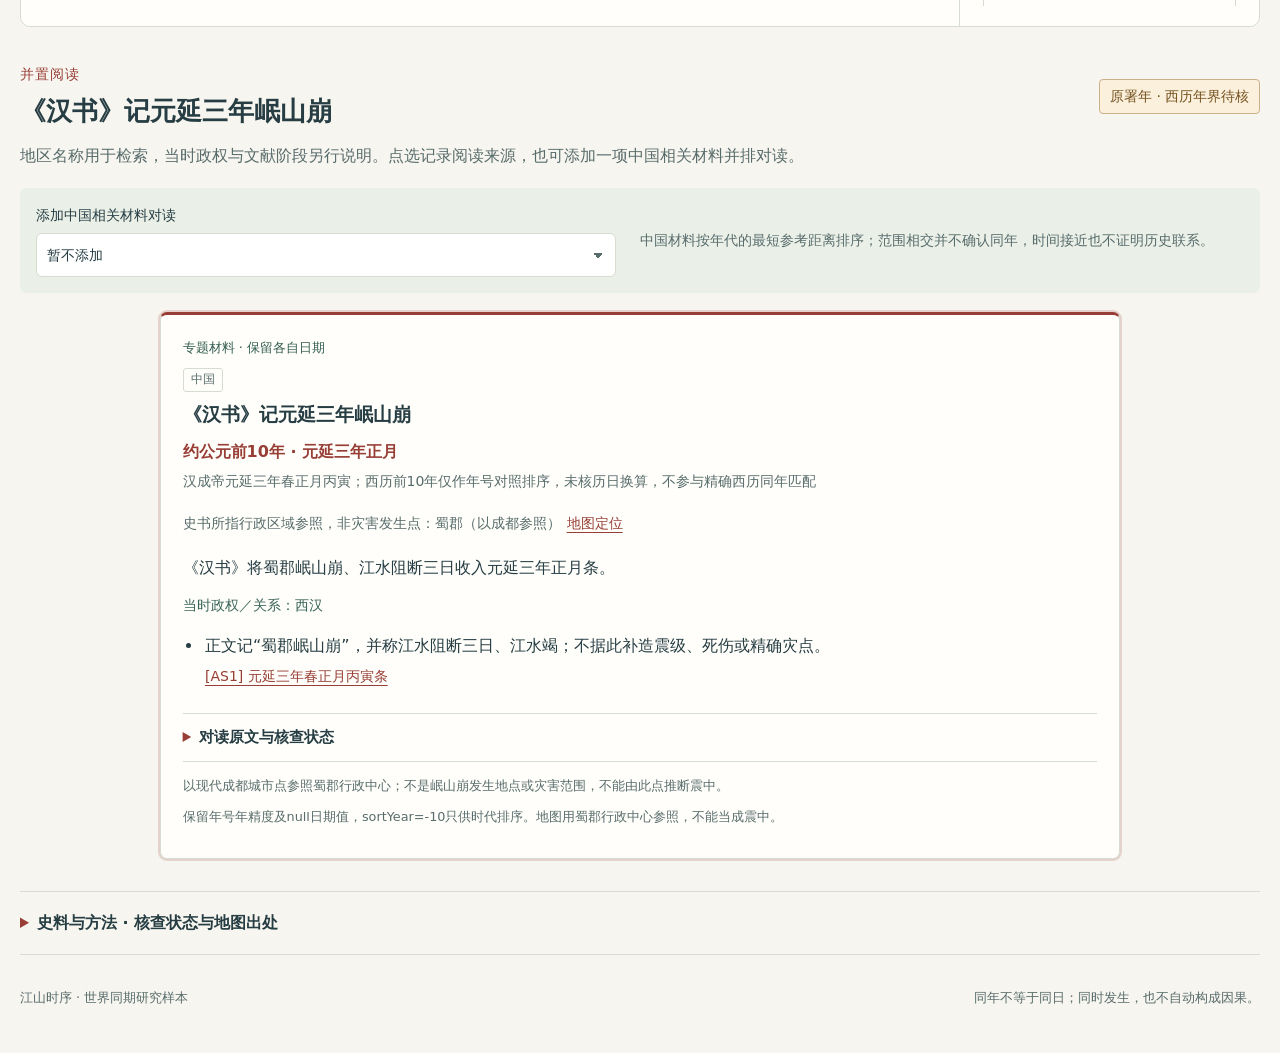
==== commit acac35bd: "feat: add dated timber evidence and audit remaining regional gaps" ====
--- a/world.html
+++ b/world.html
@@ -8,7 +8,7 @@
   <link rel="icon" href="assets/favicon.svg" type="image/svg+xml" />
   <link rel="stylesheet" href="css/world_history.css?v=ea652b34" />
   <script defer src="js/world_history_core.js?v=7a46b6d8"></script>
-  <script id="world-history-script" defer src="js/world_history.js?v=a39aaaae" data-records-src="data/world/history.json?v=dd2ac49a"></script>
+  <script id="world-history-script" defer src="js/world_history.js?v=a39aaaae" data-records-src="data/world/history.json?v=197c5876"></script>
 </head>
 <body>
   <a class="skip-link" href="#comparison">跳到历史对照</a>
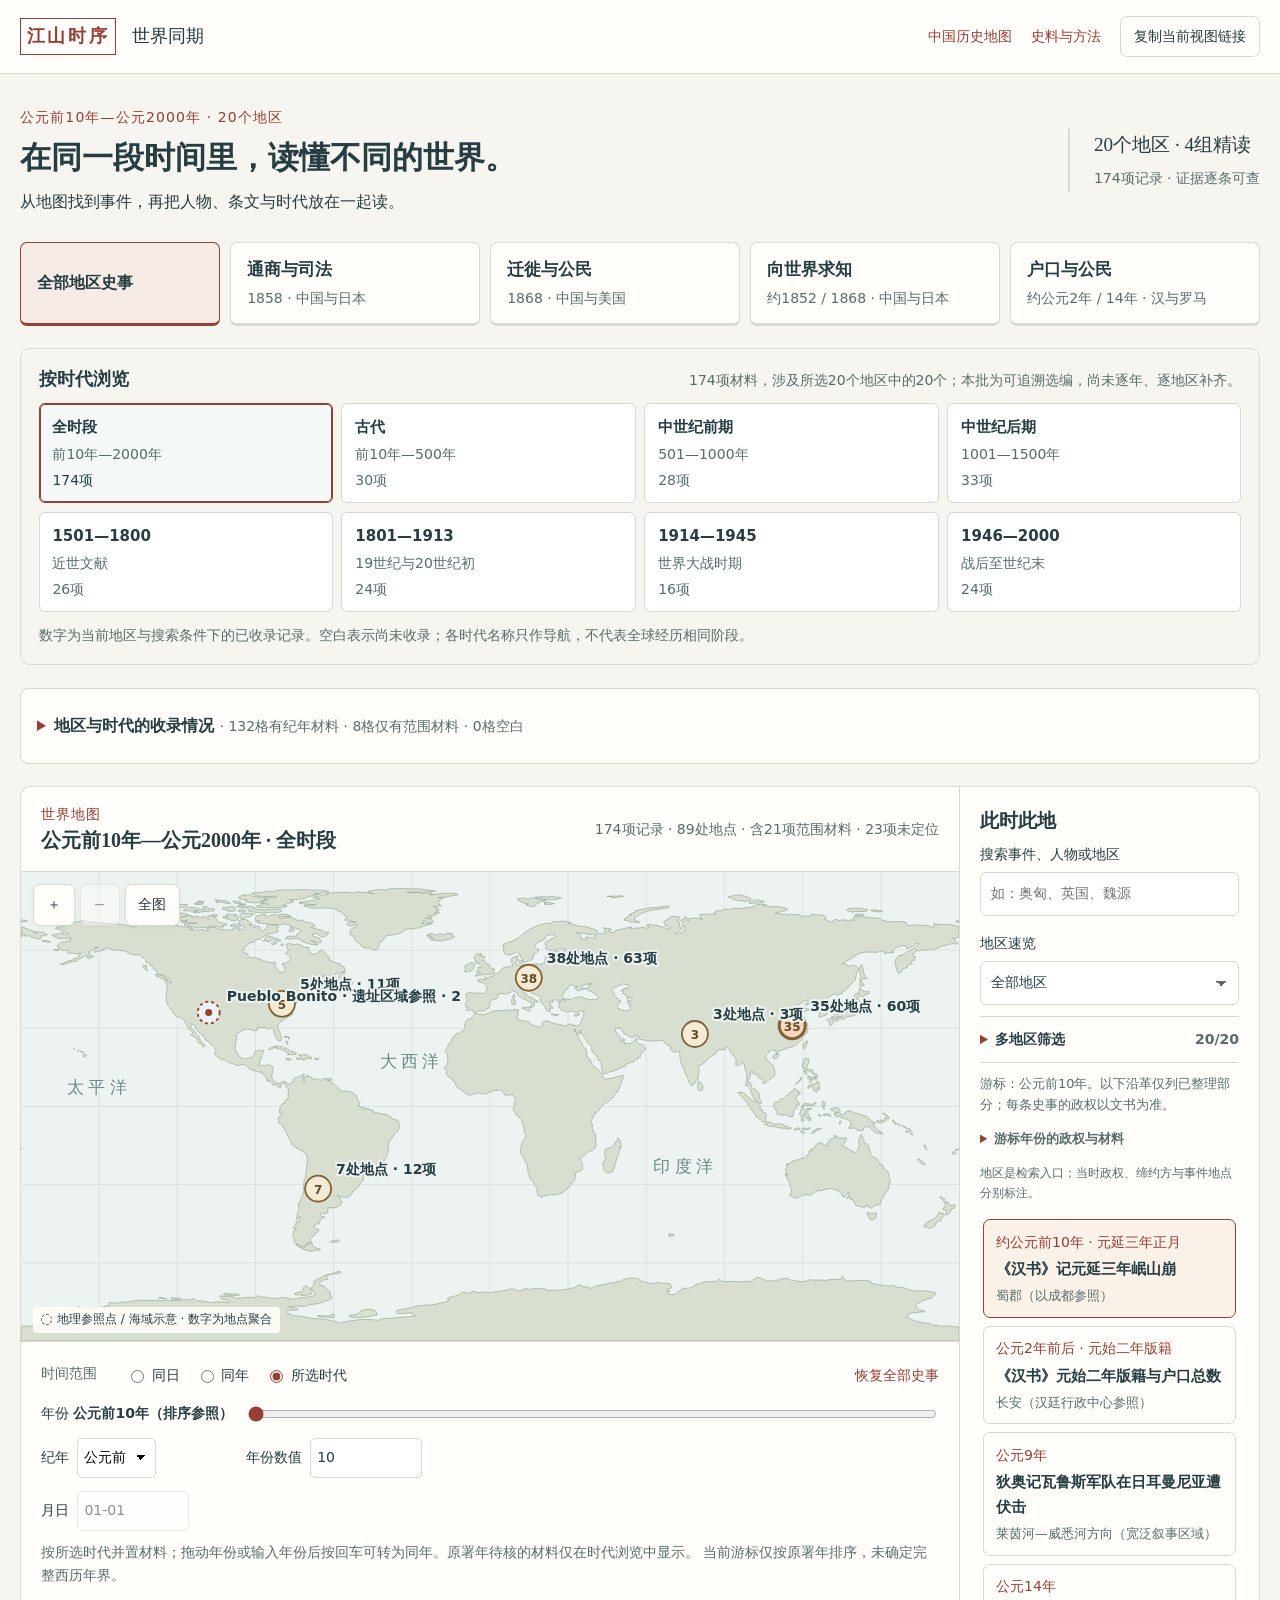
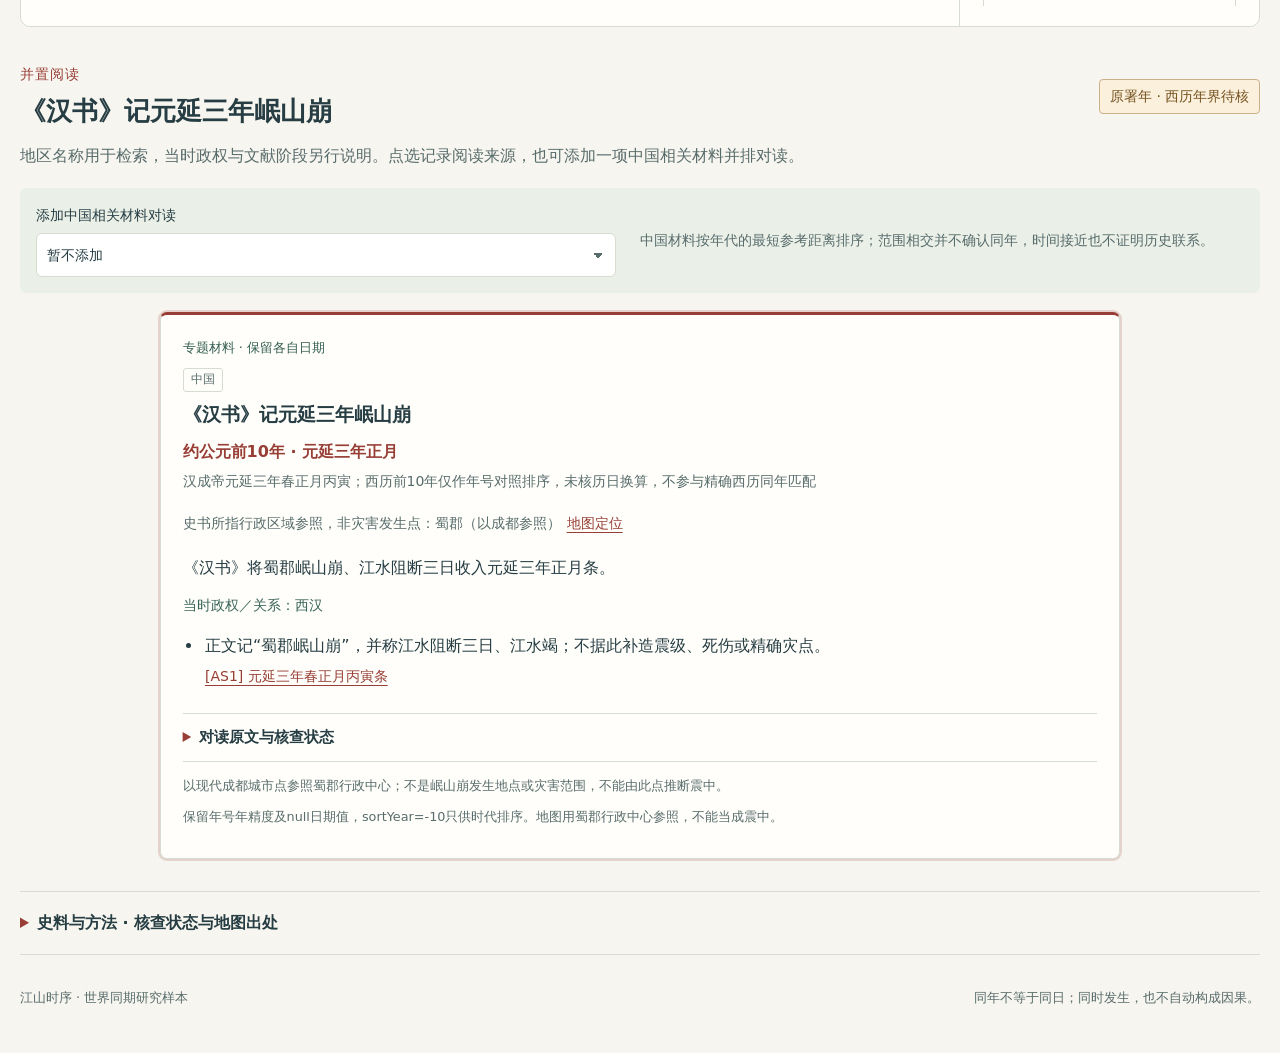
==== commit 9281d469: "Deepen range-only history evidence and China comparisons" ====
--- a/world.html
+++ b/world.html
@@ -6,9 +6,9 @@
   <meta name="description" content="公元前10年至公元2000年，按时代阅读东亚、欧洲、南亚、东南亚与美洲多个地区的历史地图。按当时政权阅读事件、人物和可追溯文献，并与中国材料对读。" />
   <title>世界同期 · 江山时序</title>
   <link rel="icon" href="assets/favicon.svg" type="image/svg+xml" />
-  <link rel="stylesheet" href="css/world_history.css?v=ea652b34" />
+  <link rel="stylesheet" href="css/world_history.css?v=f3e35cfa" />
   <script defer src="js/world_history_core.js?v=7a46b6d8"></script>
-  <script id="world-history-script" defer src="js/world_history.js?v=a39aaaae" data-records-src="data/world/history.json?v=197c5876"></script>
+  <script id="world-history-script" defer src="js/world_history.js?v=a39aaaae" data-records-src="data/world/history.json?v=b1789248"></script>
 </head>
 <body>
   <a class="skip-link" href="#comparison">跳到历史对照</a>
--- a/css/world_history.css
+++ b/css/world_history.css
@@ -676,6 +676,7 @@
 }
 .sources {
   margin-top:2rem;
+  overflow-wrap:anywhere;
   scroll-margin-top:1rem;
   border-block:1px solid var(--line);
   padding:.4rem 0;
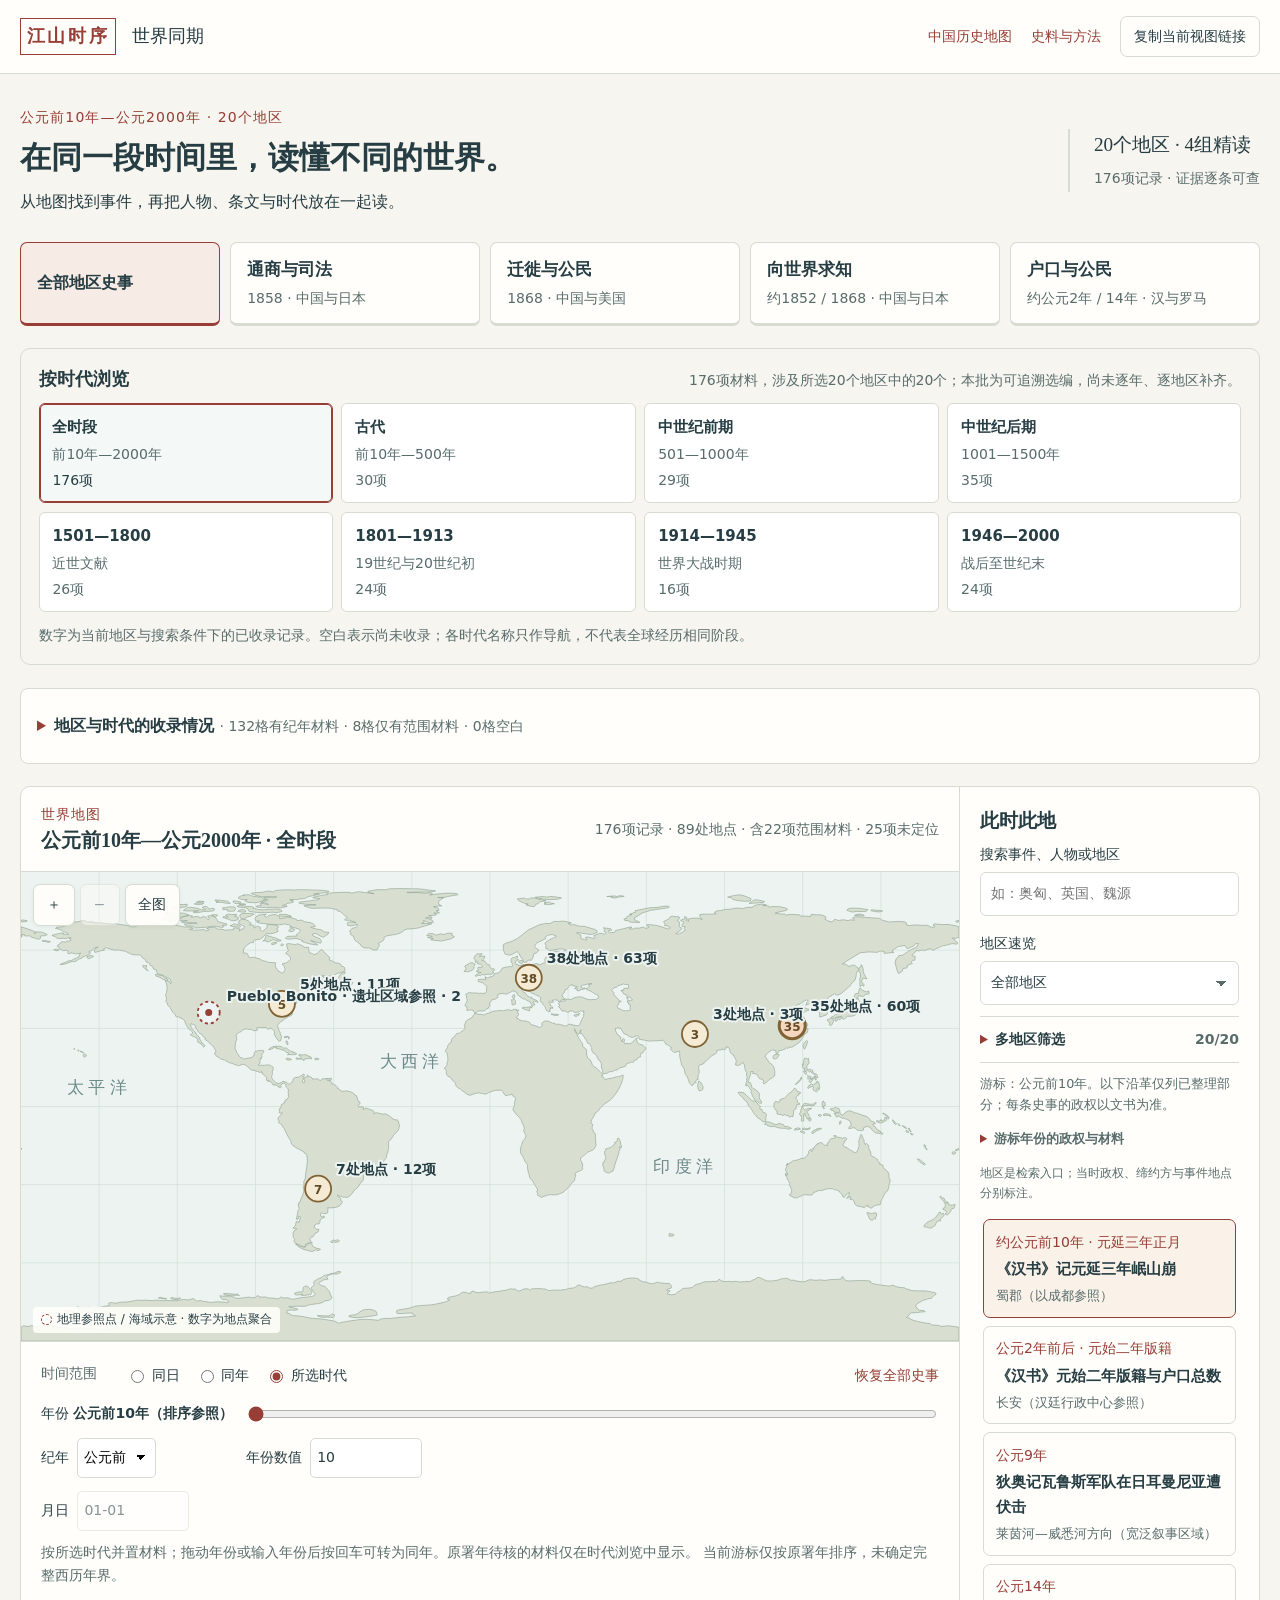
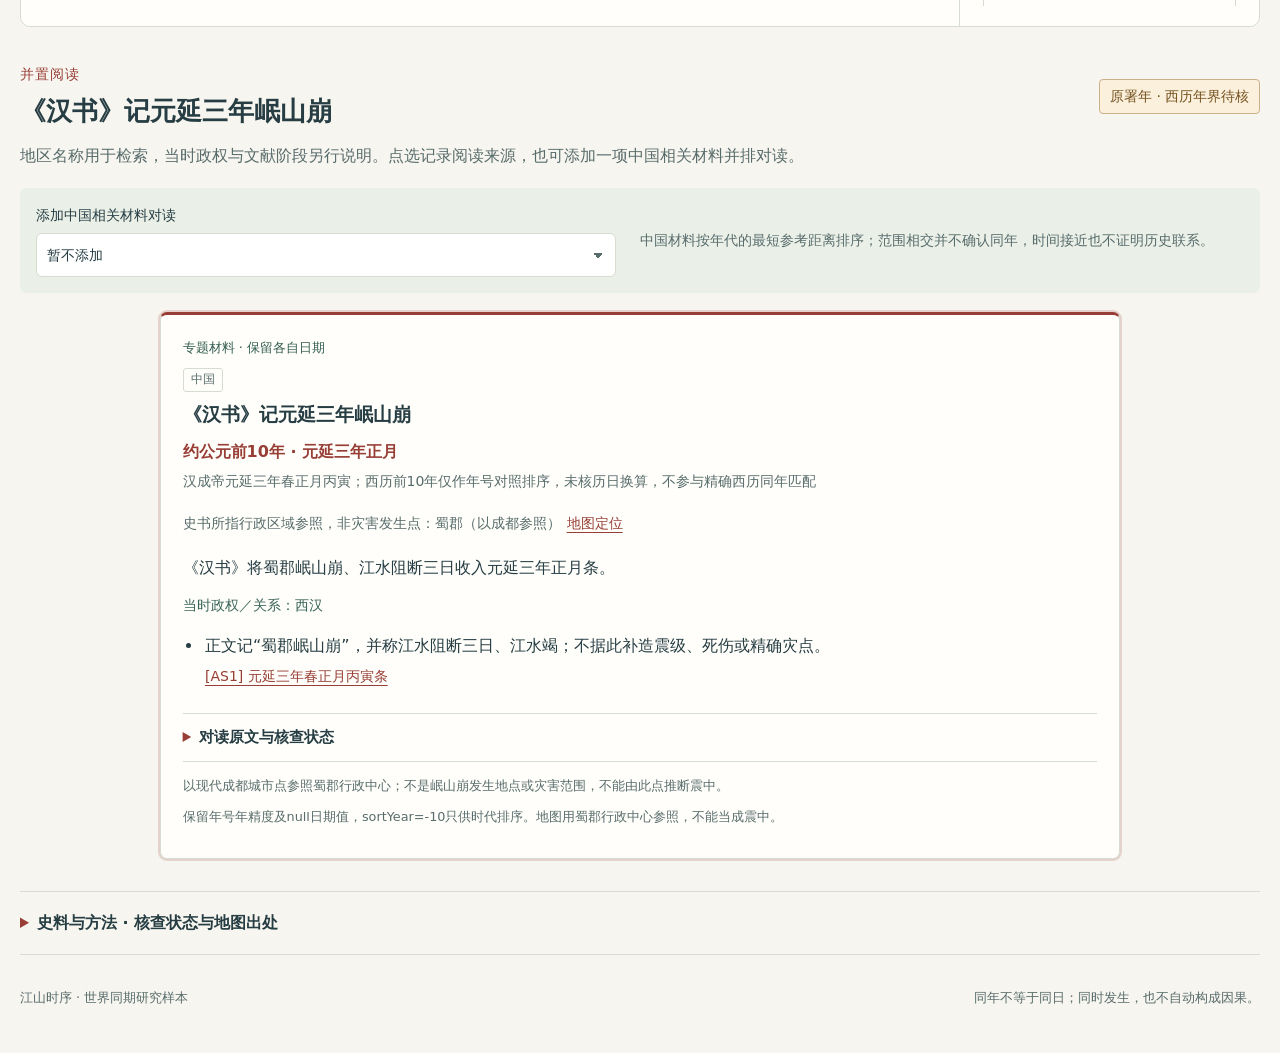
==== commit 41c159cf: "Verify primary-source pages for eight historical coverage cells" ====
--- a/world.html
+++ b/world.html
@@ -8,7 +8,7 @@
   <link rel="icon" href="assets/favicon.svg" type="image/svg+xml" />
   <link rel="stylesheet" href="css/world_history.css?v=f3e35cfa" />
   <script defer src="js/world_history_core.js?v=7a46b6d8"></script>
-  <script id="world-history-script" defer src="js/world_history.js?v=a39aaaae" data-records-src="data/world/history.json?v=b1789248"></script>
+  <script id="world-history-script" defer src="js/world_history.js?v=a39aaaae" data-records-src="data/world/history.json?v=d4d616a5"></script>
 </head>
 <body>
   <a class="skip-link" href="#comparison">跳到历史对照</a>
